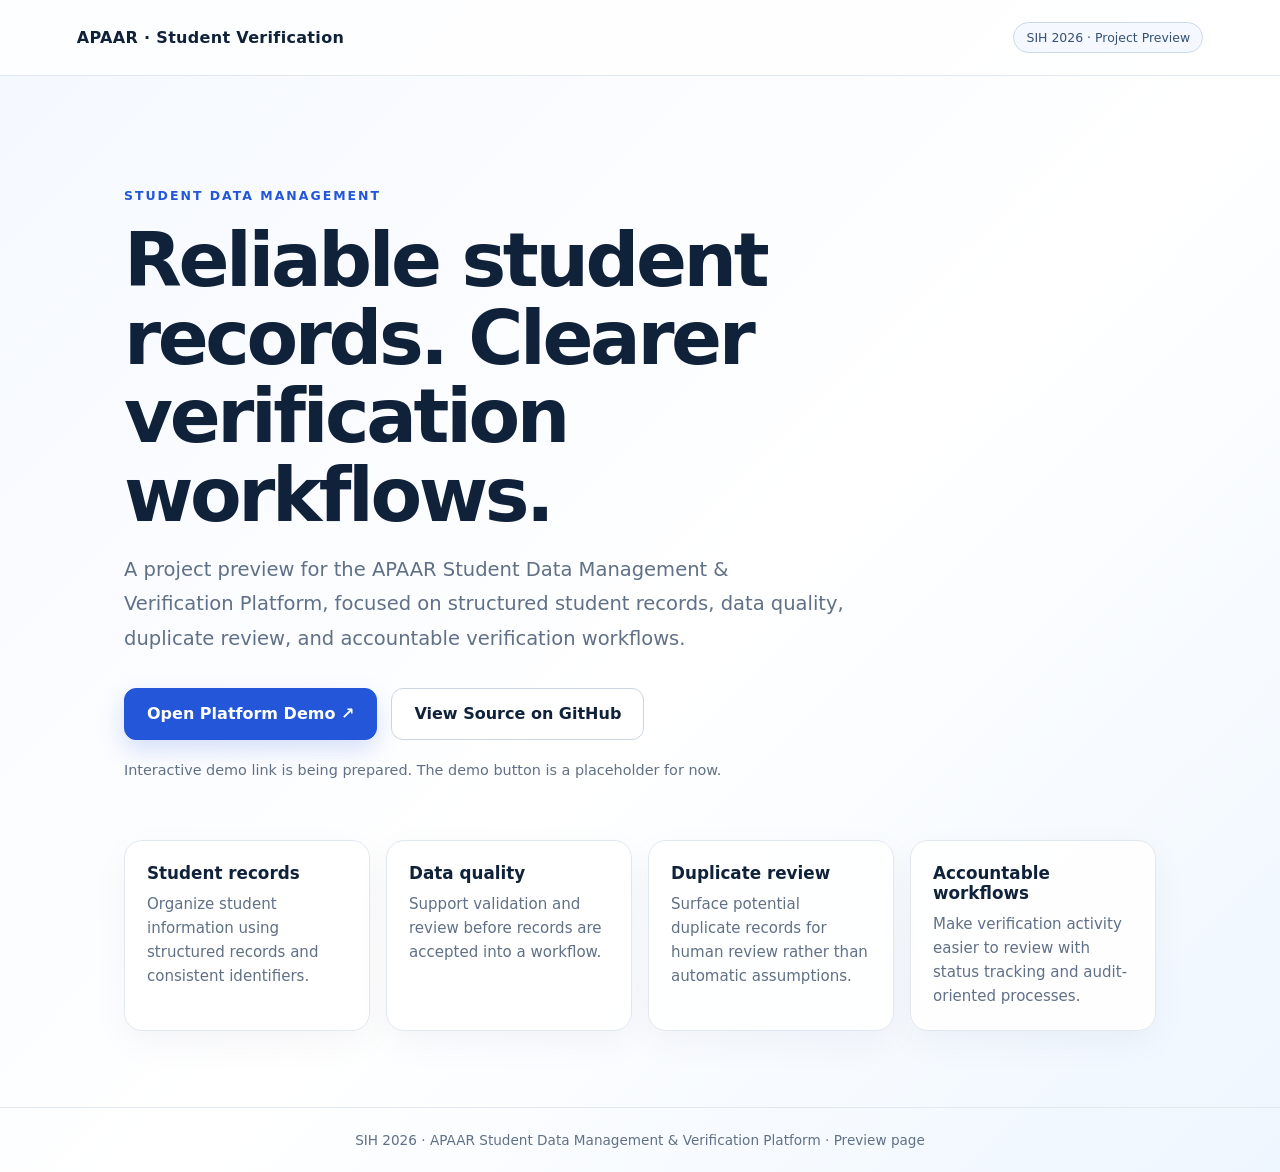
==== index.html @ 9cb22e15 "Add files via upload" ====
<!doctype html>
<html lang="en">
<head>
<meta charset="utf-8"><meta name="viewport" content="width=device-width, initial-scale=1"><meta name="theme-color" content="#10213a">
<title>APAAR Student Data Management &amp; Verification Platform</title>
<style>
:root{color-scheme:light;--navy:#10213a;--blue:#2356d8;--muted:#607086;--line:#e1e8f0}*{box-sizing:border-box}body{margin:0;font-family:Inter,ui-sans-serif,system-ui,-apple-system,"Segoe UI",sans-serif;color:var(--navy);background:linear-gradient(135deg,#f4f8ff 0%,#fff 55%,#eef6ff 100%);min-height:100vh}header{padding:22px clamp(20px,6vw,84px);border-bottom:1px solid var(--line);display:flex;align-items:center;justify-content:space-between;gap:16px;background:rgba(255,255,255,.82)}.brand{font-weight:800;letter-spacing:.02em}.badge{border:1px solid #cbd8ee;border-radius:999px;padding:7px 12px;font-size:.78rem;color:#355176;background:#f5f8ff}main{max-width:1080px;margin:0 auto;padding:clamp(50px,9vw,112px) 24px 76px}.eyebrow{color:var(--blue);text-transform:uppercase;font-size:.78rem;letter-spacing:.16em;font-weight:800}h1{max-width:850px;margin:18px 0;font-size:clamp(2.4rem,6vw,4.7rem);line-height:1.04;letter-spacing:-.045em}.lead{max-width:720px;color:var(--muted);font-size:clamp(1.05rem,2vw,1.22rem);line-height:1.75}.actions{display:flex;flex-wrap:wrap;gap:14px;margin:32px 0 22px}.button{display:inline-flex;align-items:center;justify-content:center;min-height:52px;padding:0 22px;border-radius:12px;font-weight:750;text-decoration:none;cursor:pointer;border:1px solid var(--blue)}.primary{background:var(--blue);color:white;box-shadow:0 10px 24px rgba(35,86,216,.18)}.secondary{background:white;color:var(--navy);border-color:#cbd5e1}.note{color:var(--muted);font-size:.9rem}.grid{display:grid;grid-template-columns:repeat(auto-fit,minmax(210px,1fr));gap:16px;margin-top:62px}.card{background:rgba(255,255,255,.9);border:1px solid var(--line);border-radius:18px;padding:22px;box-shadow:0 12px 36px rgba(16,33,58,.045)}.card h2{font-size:1.05rem;margin:0 0 9px}.card p{color:var(--muted);line-height:1.6;margin:0;font-size:.94rem}footer{border-top:1px solid var(--line);padding:24px;text-align:center;color:var(--muted);font-size:.85rem}@media(prefers-reduced-motion:no-preference){.card{transition:transform .18s ease,box-shadow .18s ease}.card:hover{transform:translateY(-3px);box-shadow:0 16px 40px rgba(16,33,58,.08)}}
</style></head>
<body><header><div class="brand">APAAR · Student Verification</div><span class="badge">SIH 2026 · Project Preview</span></header>
<main><div class="eyebrow">Student data management</div><h1>Reliable student records. Clearer verification workflows.</h1><p class="lead">A project preview for the APAAR Student Data Management &amp; Verification Platform, focused on structured student records, data quality, duplicate review, and accountable verification workflows.</p>
<div class="actions"><a class="button primary" href="#" id="demoButton">Open Platform Demo ↗</a><a class="button secondary" href="https://github.com/sih2026-mitaoe/apaar-student-verification" target="_blank" rel="noopener noreferrer">View Source on GitHub</a></div><p class="note" id="buttonNote" aria-live="polite">Interactive demo link is being prepared. The demo button is a placeholder for now.</p>
<section class="grid" aria-label="Platform focus areas"><article class="card"><h2>Student records</h2><p>Organize student information using structured records and consistent identifiers.</p></article><article class="card"><h2>Data quality</h2><p>Support validation and review before records are accepted into a workflow.</p></article><article class="card"><h2>Duplicate review</h2><p>Surface potential duplicate records for human review rather than automatic assumptions.</p></article><article class="card"><h2>Accountable workflows</h2><p>Make verification activity easier to review with status tracking and audit-oriented processes.</p></article></section></main>
<footer>SIH 2026 · APAAR Student Data Management &amp; Verification Platform · Preview page</footer><script>document.getElementById('demoButton').addEventListener('click',function(event){event.preventDefault();document.getElementById('buttonNote').textContent='The live platform link will be added here soon. Please check back later.';});</script></body></html>
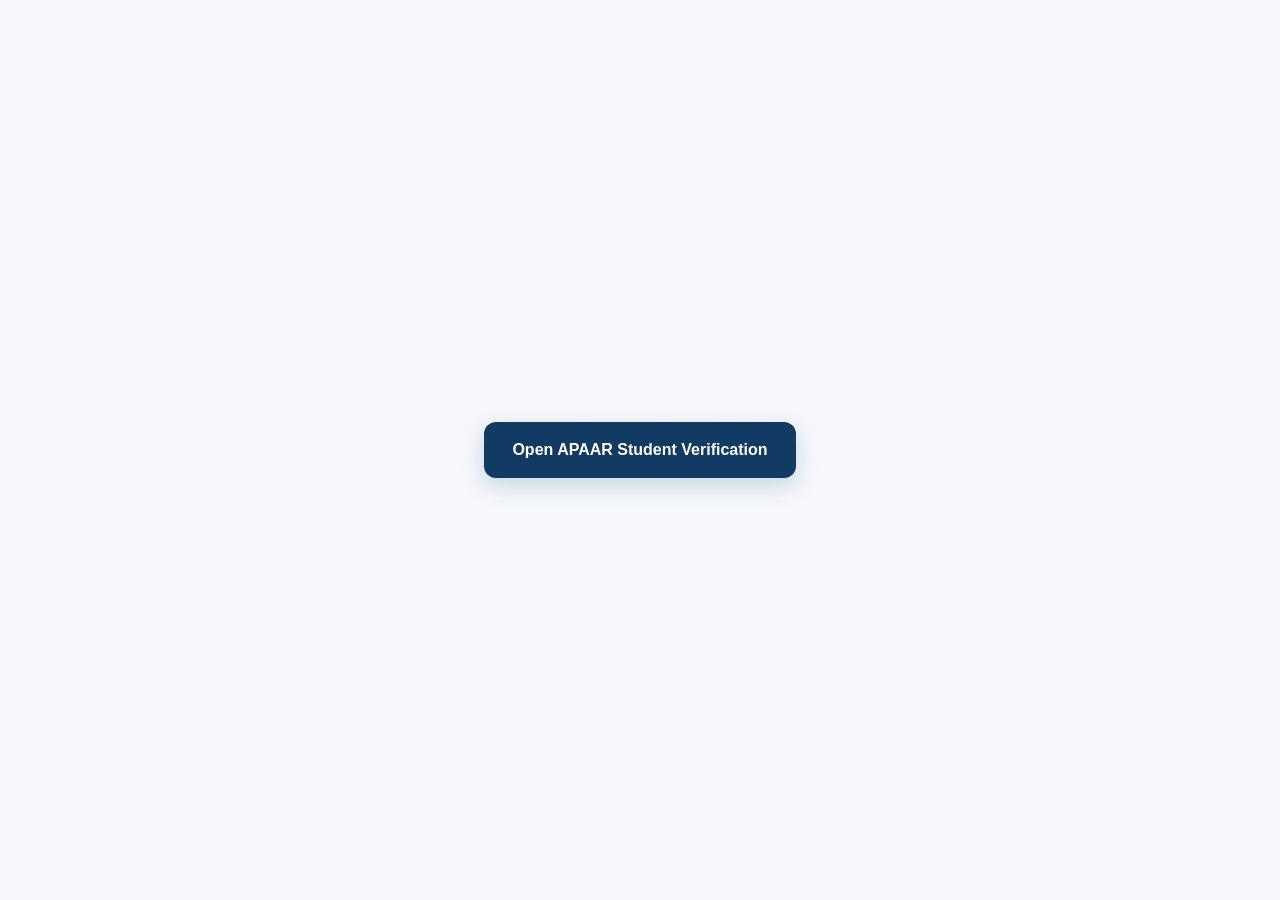
==== commit cd4897b7: "Add files via upload" ====
--- a/index.html
+++ b/index.html
@@ -1,13 +1,40 @@
 <!doctype html>
 <html lang="en">
 <head>
-<meta charset="utf-8"><meta name="viewport" content="width=device-width, initial-scale=1"><meta name="theme-color" content="#10213a">
-<title>APAAR Student Data Management &amp; Verification Platform</title>
-<style>
-:root{color-scheme:light;--navy:#10213a;--blue:#2356d8;--muted:#607086;--line:#e1e8f0}*{box-sizing:border-box}body{margin:0;font-family:Inter,ui-sans-serif,system-ui,-apple-system,"Segoe UI",sans-serif;color:var(--navy);background:linear-gradient(135deg,#f4f8ff 0%,#fff 55%,#eef6ff 100%);min-height:100vh}header{padding:22px clamp(20px,6vw,84px);border-bottom:1px solid var(--line);display:flex;align-items:center;justify-content:space-between;gap:16px;background:rgba(255,255,255,.82)}.brand{font-weight:800;letter-spacing:.02em}.badge{border:1px solid #cbd8ee;border-radius:999px;padding:7px 12px;font-size:.78rem;color:#355176;background:#f5f8ff}main{max-width:1080px;margin:0 auto;padding:clamp(50px,9vw,112px) 24px 76px}.eyebrow{color:var(--blue);text-transform:uppercase;font-size:.78rem;letter-spacing:.16em;font-weight:800}h1{max-width:850px;margin:18px 0;font-size:clamp(2.4rem,6vw,4.7rem);line-height:1.04;letter-spacing:-.045em}.lead{max-width:720px;color:var(--muted);font-size:clamp(1.05rem,2vw,1.22rem);line-height:1.75}.actions{display:flex;flex-wrap:wrap;gap:14px;margin:32px 0 22px}.button{display:inline-flex;align-items:center;justify-content:center;min-height:52px;padding:0 22px;border-radius:12px;font-weight:750;text-decoration:none;cursor:pointer;border:1px solid var(--blue)}.primary{background:var(--blue);color:white;box-shadow:0 10px 24px rgba(35,86,216,.18)}.secondary{background:white;color:var(--navy);border-color:#cbd5e1}.note{color:var(--muted);font-size:.9rem}.grid{display:grid;grid-template-columns:repeat(auto-fit,minmax(210px,1fr));gap:16px;margin-top:62px}.card{background:rgba(255,255,255,.9);border:1px solid var(--line);border-radius:18px;padding:22px;box-shadow:0 12px 36px rgba(16,33,58,.045)}.card h2{font-size:1.05rem;margin:0 0 9px}.card p{color:var(--muted);line-height:1.6;margin:0;font-size:.94rem}footer{border-top:1px solid var(--line);padding:24px;text-align:center;color:var(--muted);font-size:.85rem}@media(prefers-reduced-motion:no-preference){.card{transition:transform .18s ease,box-shadow .18s ease}.card:hover{transform:translateY(-3px);box-shadow:0 16px 40px rgba(16,33,58,.08)}}
-</style></head>
-<body><header><div class="brand">APAAR · Student Verification</div><span class="badge">SIH 2026 · Project Preview</span></header>
-<main><div class="eyebrow">Student data management</div><h1>Reliable student records. Clearer verification workflows.</h1><p class="lead">A project preview for the APAAR Student Data Management &amp; Verification Platform, focused on structured student records, data quality, duplicate review, and accountable verification workflows.</p>
-<div class="actions"><a class="button primary" href="#" id="demoButton">Open Platform Demo ↗</a><a class="button secondary" href="https://github.com/sih2026-mitaoe/apaar-student-verification" target="_blank" rel="noopener noreferrer">View Source on GitHub</a></div><p class="note" id="buttonNote" aria-live="polite">Interactive demo link is being prepared. The demo button is a placeholder for now.</p>
-<section class="grid" aria-label="Platform focus areas"><article class="card"><h2>Student records</h2><p>Organize student information using structured records and consistent identifiers.</p></article><article class="card"><h2>Data quality</h2><p>Support validation and review before records are accepted into a workflow.</p></article><article class="card"><h2>Duplicate review</h2><p>Surface potential duplicate records for human review rather than automatic assumptions.</p></article><article class="card"><h2>Accountable workflows</h2><p>Make verification activity easier to review with status tracking and audit-oriented processes.</p></article></section></main>
-<footer>SIH 2026 · APAAR Student Data Management &amp; Verification Platform · Preview page</footer><script>document.getElementById('demoButton').addEventListener('click',function(event){event.preventDefault();document.getElementById('buttonNote').textContent='The live platform link will be added here soon. Please check back later.';});</script></body></html>
+  <meta charset="utf-8">
+  <meta name="viewport" content="width=device-width, initial-scale=1">
+  <title>APAAR Student Verification</title>
+  <style>
+    * { box-sizing: border-box; }
+    html, body { min-height: 100%; }
+    body {
+      margin: 0;
+      min-height: 100vh;
+      display: grid;
+      place-items: center;
+      background: #f5f7fb;
+      font-family: Arial, Helvetica, sans-serif;
+    }
+    a {
+      display: inline-flex;
+      align-items: center;
+      justify-content: center;
+      min-height: 56px;
+      padding: 0 28px;
+      border-radius: 12px;
+      background: #123b63;
+      color: #fff;
+      text-decoration: none;
+      font-size: 16px;
+      font-weight: 700;
+      box-shadow: 0 8px 22px rgba(18, 59, 99, .18);
+      transition: background .15s ease, transform .15s ease;
+    }
+    a:hover { background: #0b2946; transform: translateY(-1px); }
+    a:focus-visible { outline: 3px solid #4b9dff; outline-offset: 4px; }
+  </style>
+</head>
+<body>
+  <a href="https://apaar-student-verification-demo.onrender.com">Open APAAR Student Verification</a>
+</body>
+</html>
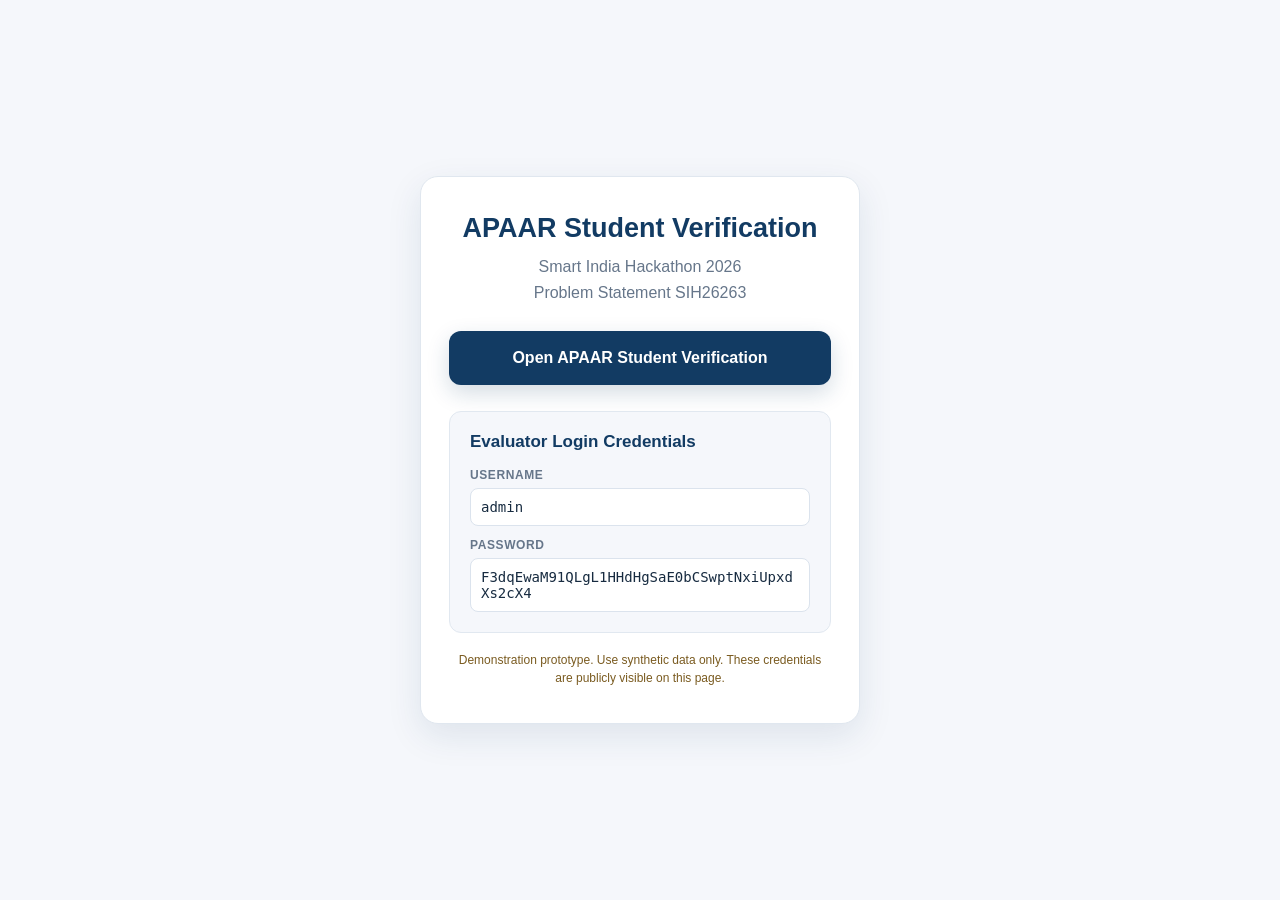
==== commit 4f386c3a: "Refactor index.html layout and styles" ====
--- a/index.html
+++ b/index.html
@@ -6,21 +6,47 @@
   <title>APAAR Student Verification</title>
   <style>
     * { box-sizing: border-box; }
-    html, body { min-height: 100%; }
+
     body {
       margin: 0;
       min-height: 100vh;
       display: grid;
       place-items: center;
+      padding: 24px;
       background: #f5f7fb;
       font-family: Arial, Helvetica, sans-serif;
+      color: #172b40;
     }
-    a {
-      display: inline-flex;
+
+    .container {
+      width: 100%;
+      max-width: 440px;
+      padding: 36px 28px;
+      text-align: center;
+      background: #fff;
+      border: 1px solid #e0e7ef;
+      border-radius: 18px;
+      box-shadow: 0 12px 35px rgba(18, 59, 99, .10);
+    }
+
+    h1 {
+      margin: 0 0 10px;
+      color: #123b63;
+      font-size: 27px;
+    }
+
+    .subtitle {
+      margin: 0 0 26px;
+      color: #66768a;
+      line-height: 1.6;
+    }
+
+    .button {
+      display: flex;
       align-items: center;
       justify-content: center;
-      min-height: 56px;
-      padding: 0 28px;
+      min-height: 54px;
+      padding: 0 22px;
       border-radius: 12px;
       background: #123b63;
       color: #fff;
@@ -30,11 +56,96 @@
       box-shadow: 0 8px 22px rgba(18, 59, 99, .18);
       transition: background .15s ease, transform .15s ease;
     }
-    a:hover { background: #0b2946; transform: translateY(-1px); }
-    a:focus-visible { outline: 3px solid #4b9dff; outline-offset: 4px; }
+
+    .button:hover {
+      background: #0b2946;
+      transform: translateY(-1px);
+    }
+
+    .credentials {
+      margin-top: 26px;
+      padding: 20px;
+      background: #f5f7fb;
+      border: 1px solid #e1e8f0;
+      border-radius: 12px;
+      text-align: left;
+    }
+
+    .credentials h2 {
+      margin: 0 0 16px;
+      font-size: 17px;
+      color: #123b63;
+    }
+
+    .field {
+      margin-top: 12px;
+    }
+
+    .label {
+      display: block;
+      margin-bottom: 6px;
+      color: #66768a;
+      font-size: 12px;
+      font-weight: 700;
+      text-transform: uppercase;
+      letter-spacing: .05em;
+    }
+
+    .value {
+      display: block;
+      padding: 10px;
+      overflow-wrap: anywhere;
+      background: #fff;
+      border: 1px solid #dbe3ed;
+      border-radius: 8px;
+      font-family: Consolas, monospace;
+      font-size: 14px;
+      user-select: all;
+    }
+
+    .notice {
+      margin: 18px 0 0;
+      color: #7a5b20;
+      font-size: 12px;
+      line-height: 1.5;
+    }
   </style>
 </head>
 <body>
-  <a href="https://apaar-student-verification-demo.onrender.com">Open APAAR Student Verification</a>
+  <main class="container">
+    <h1>APAAR Student Verification</h1>
+    <p class="subtitle">
+      Smart India Hackathon 2026<br>
+      Problem Statement SIH26263
+    </p>
+
+    <a
+      class="button"
+      href="https://apaar-student-verification-demo.onrender.com"
+      target="_blank"
+      rel="noopener noreferrer"
+    >
+      Open APAAR Student Verification
+    </a>
+
+    <section class="credentials">
+      <h2>Evaluator Login Credentials</h2>
+
+      <div class="field">
+        <span class="label">Username</span>
+        <span class="value">admin</span>
+      </div>
+
+      <div class="field">
+        <span class="label">Password</span>
+        <span class="value">F3dqEwaM91QLgL1HHdHgSaE0bCSwptNxiUpxdXs2cX4</span>
+      </div>
+    </section>
+
+    <p class="notice">
+      Demonstration prototype. Use synthetic data only.
+      These credentials are publicly visible on this page.
+    </p>
+  </main>
 </body>
 </html>
